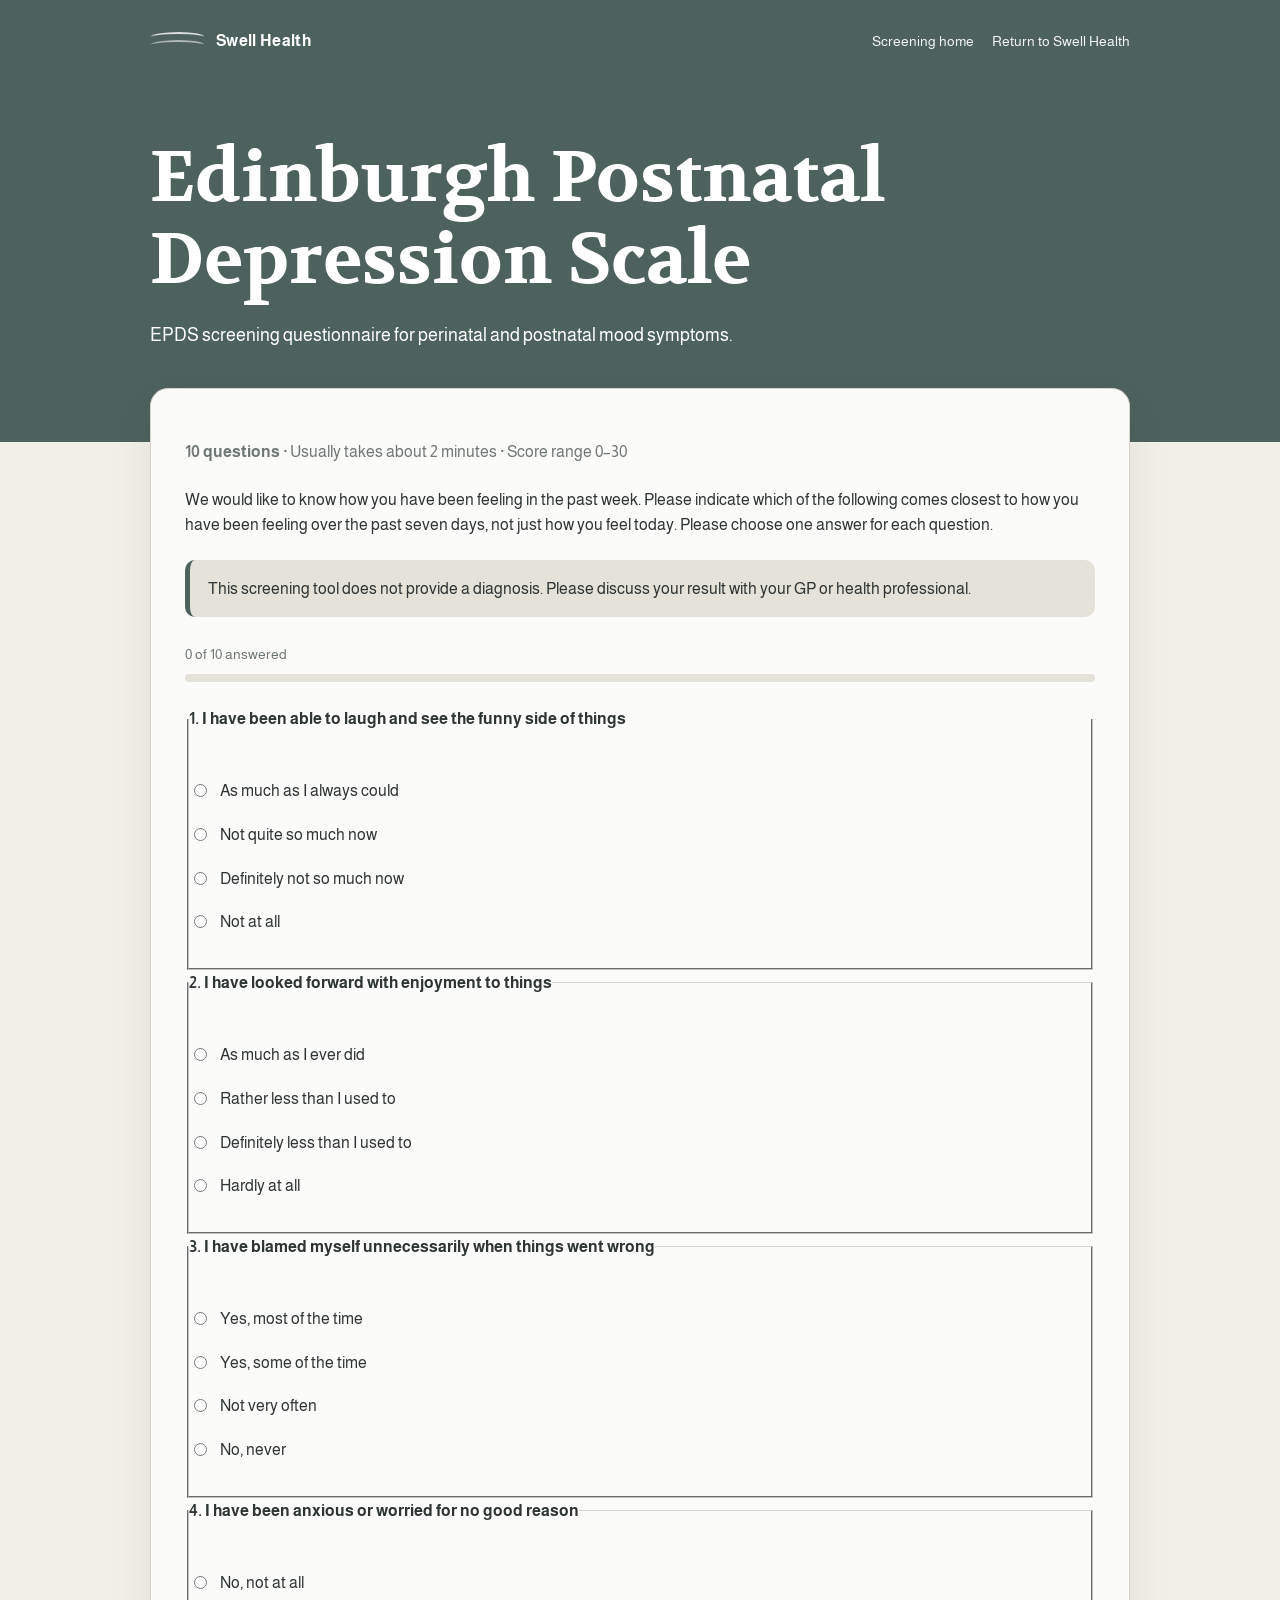
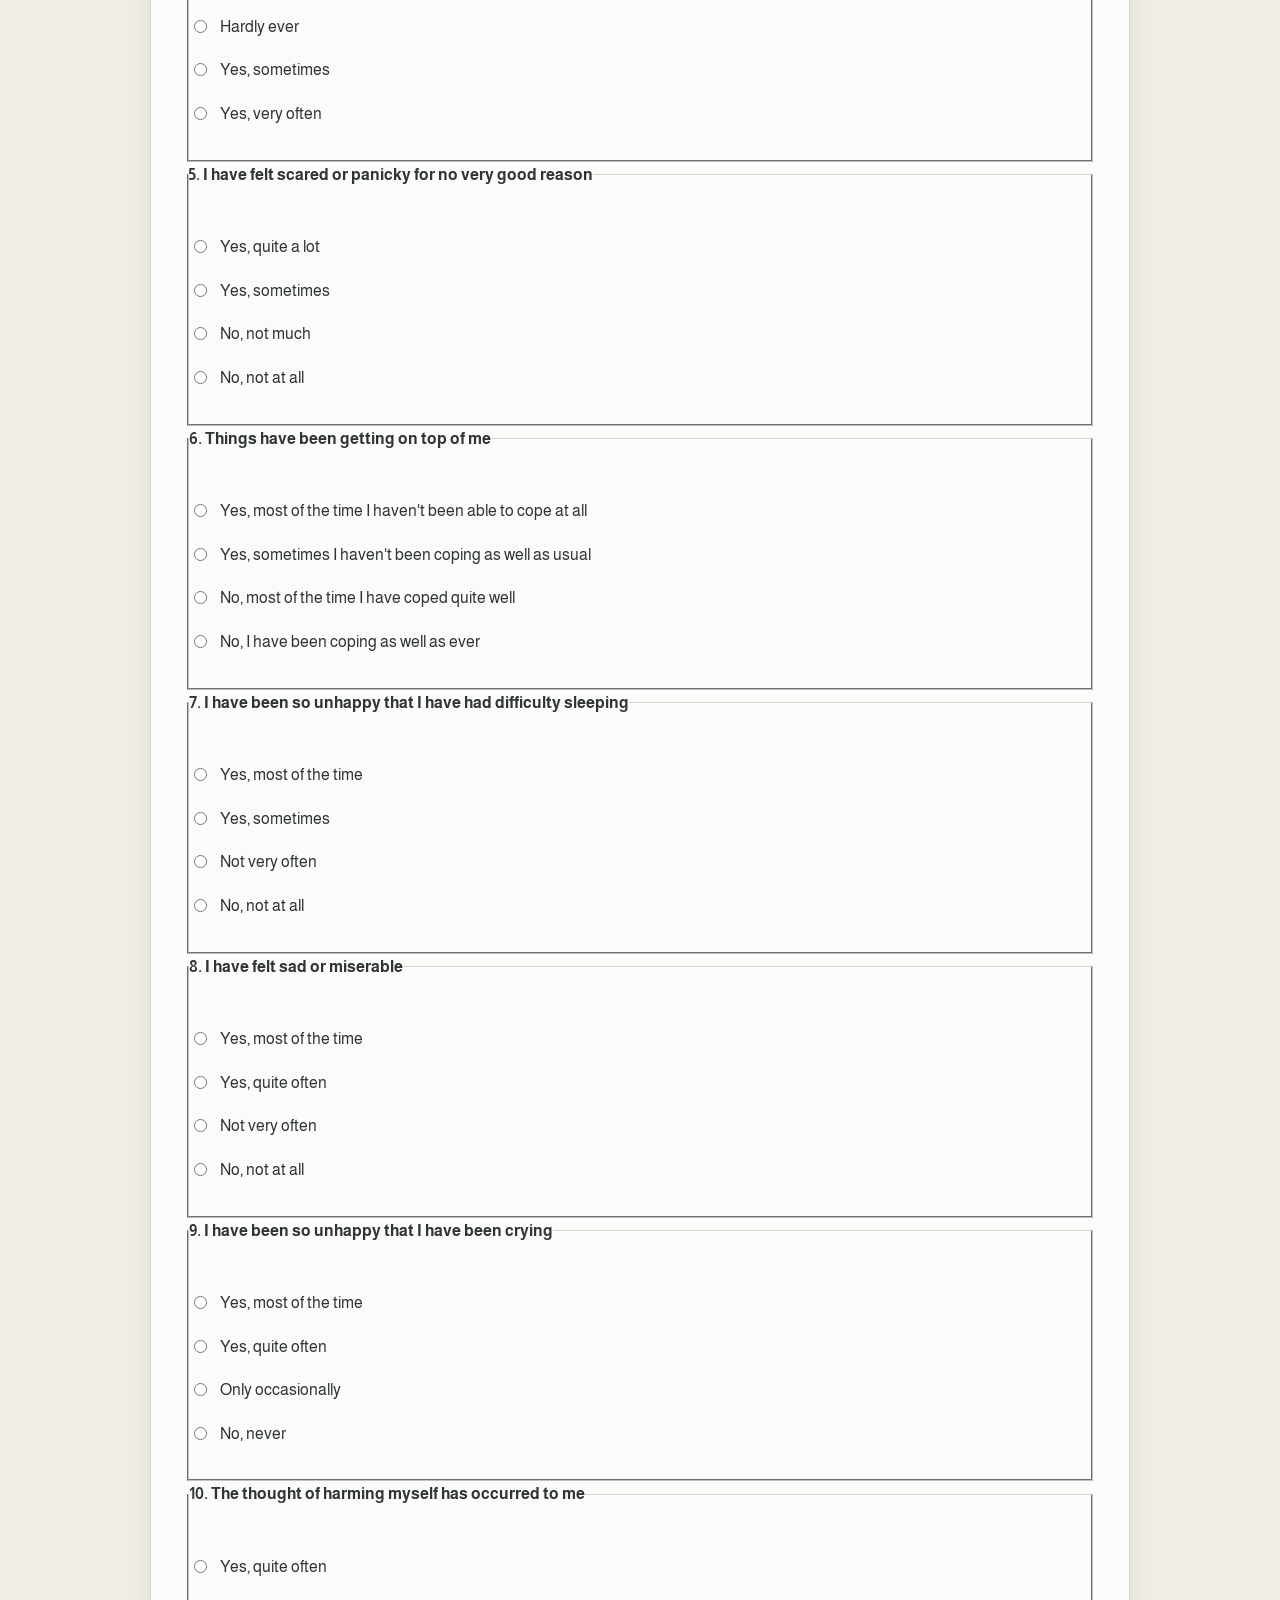
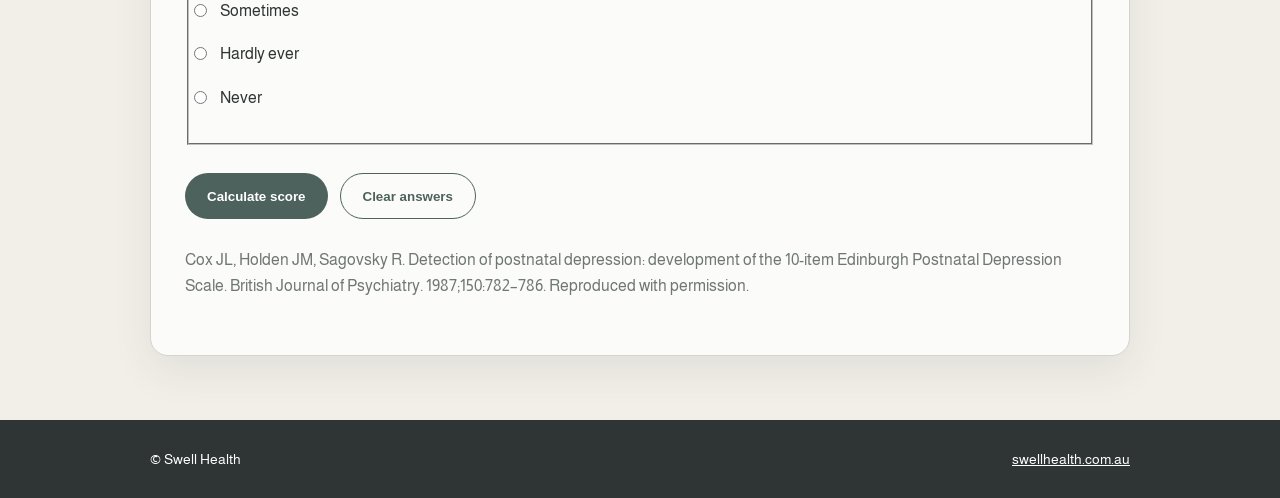
==== epds.html @ 53112b9b "Add files via upload" ====
<!doctype html>
<html lang="en-AU">
<head>
  <meta charset="utf-8">
  <meta name="viewport" content="width=device-width, initial-scale=1">
  <title>EPDS | Swell Health Screening Tools</title>
  <meta name="description" content="Edinburgh Postnatal Depression Scale screening tool for Swell Health.">
  <link rel="stylesheet" href="style.css">
</head>
<body>
  <header class="site-header">
    <div class="header-inner">
      <a class="brand" href="index.html" aria-label="Swell Health Screening Tools home">
        <span class="brand-mark" aria-hidden="true"></span>
        <span>Swell Health</span>
      </a>
      <nav class="nav-links" aria-label="Primary">
        <a href="index.html">Screening home</a>
        <a href="https://swellhealth.com.au">Return to Swell Health</a>
      </nav>
    </div>
  </header>

  <section class="hero">
    <div class="hero-inner">
      <h1>Edinburgh Postnatal Depression Scale</h1>
      <p>EPDS screening questionnaire for perinatal and postnatal mood symptoms.</p>
    </div>
  </section>

  <main>
    <div class="container questionnaire-shell">
      <section class="card">
        <p class="questionnaire-meta"><strong>10 questions</strong> · Usually takes about 2 minutes · Score range 0–30</p>
        <p>We would like to know how you have been feeling in the past week. Please indicate which of the following comes closest to how you have been feeling over the past seven days, not just how you feel today. Please choose one answer for each question.</p>
        <div class="notice">
          This screening tool does not provide a diagnosis. Please discuss your result with your GP or health professional.
        </div>

        <form id="epds-form" novalidate>
          <div class="progress-wrap" aria-hidden="true">
            <div class="progress-text"><span id="progress-count">0</span> of 10 answered</div>
            <div class="progress-track"><div class="progress-bar" id="progress-bar"></div></div>
          </div>

          <fieldset class="question">
            <legend>1. I have been able to laugh and see the funny side of things</legend>
            <label class="option"><input type="radio" name="q1" value="0"> <span>As much as I always could</span></label>
            <label class="option"><input type="radio" name="q1" value="1"> <span>Not quite so much now</span></label>
            <label class="option"><input type="radio" name="q1" value="2"> <span>Definitely not so much now</span></label>
            <label class="option"><input type="radio" name="q1" value="3"> <span>Not at all</span></label>
          </fieldset>

          <fieldset class="question">
            <legend>2. I have looked forward with enjoyment to things</legend>
            <label class="option"><input type="radio" name="q2" value="0"> <span>As much as I ever did</span></label>
            <label class="option"><input type="radio" name="q2" value="1"> <span>Rather less than I used to</span></label>
            <label class="option"><input type="radio" name="q2" value="2"> <span>Definitely less than I used to</span></label>
            <label class="option"><input type="radio" name="q2" value="3"> <span>Hardly at all</span></label>
          </fieldset>

          <fieldset class="question">
            <legend>3. I have blamed myself unnecessarily when things went wrong</legend>
            <label class="option"><input type="radio" name="q3" value="3"> <span>Yes, most of the time</span></label>
            <label class="option"><input type="radio" name="q3" value="2"> <span>Yes, some of the time</span></label>
            <label class="option"><input type="radio" name="q3" value="1"> <span>Not very often</span></label>
            <label class="option"><input type="radio" name="q3" value="0"> <span>No, never</span></label>
          </fieldset>

          <fieldset class="question">
            <legend>4. I have been anxious or worried for no good reason</legend>
            <label class="option"><input type="radio" name="q4" value="0"> <span>No, not at all</span></label>
            <label class="option"><input type="radio" name="q4" value="1"> <span>Hardly ever</span></label>
            <label class="option"><input type="radio" name="q4" value="2"> <span>Yes, sometimes</span></label>
            <label class="option"><input type="radio" name="q4" value="3"> <span>Yes, very often</span></label>
          </fieldset>

          <fieldset class="question">
            <legend>5. I have felt scared or panicky for no very good reason</legend>
            <label class="option"><input type="radio" name="q5" value="3"> <span>Yes, quite a lot</span></label>
            <label class="option"><input type="radio" name="q5" value="2"> <span>Yes, sometimes</span></label>
            <label class="option"><input type="radio" name="q5" value="1"> <span>No, not much</span></label>
            <label class="option"><input type="radio" name="q5" value="0"> <span>No, not at all</span></label>
          </fieldset>

          <fieldset class="question">
            <legend>6. Things have been getting on top of me</legend>
            <label class="option"><input type="radio" name="q6" value="3"> <span>Yes, most of the time I haven't been able to cope at all</span></label>
            <label class="option"><input type="radio" name="q6" value="2"> <span>Yes, sometimes I haven't been coping as well as usual</span></label>
            <label class="option"><input type="radio" name="q6" value="1"> <span>No, most of the time I have coped quite well</span></label>
            <label class="option"><input type="radio" name="q6" value="0"> <span>No, I have been coping as well as ever</span></label>
          </fieldset>

          <fieldset class="question">
            <legend>7. I have been so unhappy that I have had difficulty sleeping</legend>
            <label class="option"><input type="radio" name="q7" value="3"> <span>Yes, most of the time</span></label>
            <label class="option"><input type="radio" name="q7" value="2"> <span>Yes, sometimes</span></label>
            <label class="option"><input type="radio" name="q7" value="1"> <span>Not very often</span></label>
            <label class="option"><input type="radio" name="q7" value="0"> <span>No, not at all</span></label>
          </fieldset>

          <fieldset class="question">
            <legend>8. I have felt sad or miserable</legend>
            <label class="option"><input type="radio" name="q8" value="3"> <span>Yes, most of the time</span></label>
            <label class="option"><input type="radio" name="q8" value="2"> <span>Yes, quite often</span></label>
            <label class="option"><input type="radio" name="q8" value="1"> <span>Not very often</span></label>
            <label class="option"><input type="radio" name="q8" value="0"> <span>No, not at all</span></label>
          </fieldset>

          <fieldset class="question">
            <legend>9. I have been so unhappy that I have been crying</legend>
            <label class="option"><input type="radio" name="q9" value="3"> <span>Yes, most of the time</span></label>
            <label class="option"><input type="radio" name="q9" value="2"> <span>Yes, quite often</span></label>
            <label class="option"><input type="radio" name="q9" value="1"> <span>Only occasionally</span></label>
            <label class="option"><input type="radio" name="q9" value="0"> <span>No, never</span></label>
          </fieldset>

          <fieldset class="question">
            <legend>10. The thought of harming myself has occurred to me</legend>
            <label class="option"><input type="radio" name="q10" value="3"> <span>Yes, quite often</span></label>
            <label class="option"><input type="radio" name="q10" value="2"> <span>Sometimes</span></label>
            <label class="option"><input type="radio" name="q10" value="1"> <span>Hardly ever</span></label>
            <label class="option"><input type="radio" name="q10" value="0"> <span>Never</span></label>
          </fieldset>

          <div class="actions">
            <button class="button" type="submit">Calculate score</button>
            <button class="button secondary" type="button" id="reset-button">Clear answers</button>
          </div>
          <p class="error" id="error-message">Please answer all 10 questions before calculating your score.</p>
        </form>

        <section class="result" id="result" aria-live="polite">
          <h2>Your EPDS score</h2>
          <div class="result-score"><span id="score-value">0</span> / 30</div>
          <p id="interpretation-text"></p>
          <p>This result is a screening score only. It does not provide a diagnosis. Please discuss your result with your GP or health professional.</p>
          <div class="safety-alert" id="safety-alert">
            <strong>Important safety note</strong>
            <span>You selected an answer other than “Never” for the self-harm question. Please discuss this with a GP or health professional as soon as possible. If you feel unsafe or at immediate risk, call emergency services or attend the nearest emergency department.</span>
          </div>
          <div class="actions">
            <a class="button coral" href="https://swellhealth.com.au">Return to Swell Health</a>
            <a class="button secondary" href="index.html">Screening home</a>
          </div>
        </section>

        <p class="questionnaire-meta" style="margin-top:28px;">Cox JL, Holden JM, Sagovsky R. Detection of postnatal depression: development of the 10-item Edinburgh Postnatal Depression Scale. British Journal of Psychiatry. 1987;150:782–786. Reproduced with permission.</p>
      </section>
    </div>
  </main>

  <footer class="footer">
    <div class="footer-inner">
      <span>© Swell Health</span>
      <a href="https://swellhealth.com.au">swellhealth.com.au</a>
    </div>
  </footer>

  <script>
    const form = document.getElementById('epds-form');
    const error = document.getElementById('error-message');
    const result = document.getElementById('result');
    const scoreValue = document.getElementById('score-value');
    const interpretationText = document.getElementById('interpretation-text');
    const safetyAlert = document.getElementById('safety-alert');
    const resetButton = document.getElementById('reset-button');
    const progressCount = document.getElementById('progress-count');
    const progressBar = document.getElementById('progress-bar');

    function answeredCount() {
      let count = 0;
      for (let i = 1; i <= 10; i++) {
        if (form.querySelector(`input[name="q${i}"]:checked`)) count++;
      }
      return count;
    }

    function updateProgress() {
      const count = answeredCount();
      progressCount.textContent = count;
      progressBar.style.width = `${(count / 10) * 100}%`;
    }

    function interpretation(score) {
      if (score <= 9) {
        return 'Your score is in the lower range. This does not suggest a high level of postnatal depressive symptoms on this screening tool.';
      }
      if (score <= 12) {
        return 'Your score is in an elevated range. Symptoms may be present and it may be useful to monitor how you are feeling and discuss the result with a GP or health professional.';
      }
      if (score <= 14) {
        return 'Your score is above the commonly used EPDS threshold for further assessment. Please discuss this result with a GP or health professional.';
      }
      return 'Your score is in a higher range on this screening tool. Please discuss this result with a GP or health professional.';
    }

    form.addEventListener('change', updateProgress);

    form.addEventListener('submit', function(event) {
      event.preventDefault();
      error.style.display = 'none';
      result.style.display = 'none';

      let total = 0;
      for (let i = 1; i <= 10; i++) {
        const selected = form.querySelector(`input[name="q${i}"]:checked`);
        if (!selected) {
          error.style.display = 'block';
          return;
        }
        total += Number(selected.value);
      }

      const q10 = Number(form.querySelector('input[name="q10"]:checked').value);
      scoreValue.textContent = total;
      interpretationText.textContent = interpretation(total);
      safetyAlert.style.display = q10 > 0 ? 'block' : 'none';
      result.style.display = 'block';
      result.scrollIntoView({ behavior: 'smooth', block: 'start' });
    });

    resetButton.addEventListener('click', function() {
      form.reset();
      error.style.display = 'none';
      result.style.display = 'none';
      updateProgress();
      window.scrollTo({ top: 0, behavior: 'smooth' });
    });

    updateProgress();
  </script>
</body>
</html>
---- style.css ----
@import url('https://fonts.googleapis.com/css2?family=Almarai:wght@300;400;700&family=Volkhov:wght@400;700&display=swap');

:root {
  --swell-white: #fbfbfa;
  --swell-light: #e4e2d9;
  --swell-sand: #f1efe8;
  --swell-coral: #cf987b;
  --swell-green: #4d615d;
  --swell-charcoal: #2e3534;
  --swell-muted: #6f7774;
  --swell-border: #d7d3c8;
  --swell-alert-bg: #fff4ef;
  --swell-alert-border: #cf987b;
  --max-width: 980px;
}

* { box-sizing: border-box; }

html { scroll-behavior: smooth; }

body {
  margin: 0;
  font-family: 'Almarai', Arial, sans-serif;
  color: var(--swell-charcoal);
  background: var(--swell-sand);
  font-size: 16px;
  line-height: 1.6;
}

body.page-home {
  background: linear-gradient(180deg, var(--swell-green) 0 360px, var(--swell-sand) 360px 100%);
}

.site-header {
  background: var(--swell-green);
  color: white;
  padding: 28px 24px;
}

.header-inner {
  max-width: var(--max-width);
  margin: 0 auto;
  display: flex;
  align-items: center;
  justify-content: space-between;
  gap: 24px;
}

.brand {
  text-decoration: none;
  color: white;
  display: inline-flex;
  align-items: center;
  gap: 12px;
  font-weight: 700;
  letter-spacing: .02em;
}

.brand-mark {
  width: 54px;
  height: 24px;
  display: inline-block;
  position: relative;
}
.brand-mark::before,
.brand-mark::after {
  content: '';
  position: absolute;
  left: 0;
  right: 0;
  height: 8px;
  border-top: 2px solid currentColor;
  border-radius: 50%;
  transform: skewX(-18deg);
}
.brand-mark::before { top: 3px; opacity: .8; }
.brand-mark::after { top: 11px; opacity: .55; }

.nav-links {
  display: flex;
  gap: 18px;
  align-items: center;
  font-size: 14px;
}
.nav-links a { color: white; text-decoration: none; opacity: .94; }
.nav-links a:hover { text-decoration: underline; }

.hero {
  color: white;
  padding: 56px 24px 92px;
  background: var(--swell-green);
}

.hero-inner {
  max-width: var(--max-width);
  margin: 0 auto;
}

h1, h2, h3 {
  font-family: 'Volkhov', Georgia, serif;
  line-height: 1.15;
  margin: 0 0 18px;
  color: inherit;
}

h1 { font-size: clamp(42px, 6vw, 72px); font-weight: 700; }
h2 { font-size: clamp(30px, 4vw, 44px); }
h3 { font-size: 24px; }

.hero p {
  max-width: 850px;
  font-size: 18px;
  margin: 0;
}

main { padding: 0 24px 64px; }
.container {
  max-width: var(--max-width);
  margin: 0 auto;
}

.card {
  background: var(--swell-white);
  border: 1px solid var(--swell-border);
  border-radius: 18px;
  padding: 34px;
  box-shadow: 0 16px 40px rgba(46, 53, 52, 0.08);
}

.home-card { margin-top: -54px; }

.grid {
  display: grid;
  grid-template-columns: repeat(2, minmax(0, 1fr));
  gap: 18px;
  margin-top: 26px;
}

.tool-card {
  display: block;
  text-decoration: none;
  color: var(--swell-charcoal);
  border: 1px solid var(--swell-border);
  border-radius: 14px;
  padding: 22px;
  background: white;
  transition: transform .15s ease, box-shadow .15s ease, border-color .15s ease;
}
.tool-card:hover {
  transform: translateY(-2px);
  box-shadow: 0 10px 24px rgba(46, 53, 52, 0.08);
  border-color: var(--swell-coral);
}
.tool-card strong {
  font-family: 'Volkhov', Georgia, serif;
  font-size: 22px;
  display: block;
  margin-bottom: 8px;
}
.tool-card span { color: var(--swell-muted); }
.tool-card.disabled { opacity: .55; pointer-events: none; }

.notice {
  background: var(--swell-light);
  border-left: 5px solid var(--swell-green);
  padding: 16px 18px;
  border-radius: 10px;
  margin: 22px 0;
}

.questionnaire-shell {
  margin-top: -54px;
}

.questionnaire-meta {
  color: var(--swell-muted);
  margin-bottom: 22px;
}

.progress-wrap {
  margin: 26px 0 24px;
}
.progress-text {
  font-size: 14px;
  color: var(--swell-muted);
  margin-bottom: 8px;
}
.progress-track {
  height: 8px;
  background: var(--swell-light);
  border-radius: 99px;
  overflow: hidden;
}
.progress-bar {
  width: 0;
  height: 100%;
  background: var(--swell-coral);
  transition: width .2s ease;
}

.question {
  border-top: 1px solid var(--swell-border);
  padding: 24px 0;
}
.question:first-of-type { border-top: 0; }
.question legend {
  font-weight: 700;
  margin-bottom: 14px;
  padding: 0;
}
.option {
  display: flex;
  align-items: flex-start;
  gap: 10px;
  padding: 9px 0;
  cursor: pointer;
}
.option input { margin-top: 6px; accent-color: var(--swell-green); }

.actions {
  display: flex;
  gap: 12px;
  flex-wrap: wrap;
  margin-top: 28px;
}

.button {
  appearance: none;
  border: 0;
  border-radius: 999px;
  background: var(--swell-green);
  color: white;
  padding: 13px 22px;
  font-weight: 700;
  text-decoration: none;
  cursor: pointer;
  display: inline-flex;
  align-items: center;
  justify-content: center;
  min-height: 46px;
}
.button.secondary {
  background: transparent;
  color: var(--swell-green);
  border: 1px solid var(--swell-green);
}
.button.coral { background: var(--swell-coral); }
.button:hover { filter: brightness(.97); }

.error {
  display: none;
  margin-top: 18px;
  color: #8a3c2b;
  font-weight: 700;
}

.result {
  display: none;
  margin-top: 30px;
  padding: 26px;
  border-radius: 16px;
  background: var(--swell-light);
  border: 1px solid var(--swell-border);
}
.result-score {
  font-family: 'Volkhov', Georgia, serif;
  font-size: 42px;
  line-height: 1;
  margin: 4px 0 12px;
}
.result h2 { margin-bottom: 8px; }

.safety-alert {
  display: none;
  margin-top: 18px;
  padding: 18px;
  border-radius: 12px;
  background: var(--swell-alert-bg);
  border: 1px solid var(--swell-alert-border);
}
.safety-alert strong { display: block; margin-bottom: 6px; }

.footer {
  background: var(--swell-charcoal);
  color: white;
  padding: 28px 24px;
  font-size: 14px;
}
.footer-inner {
  max-width: var(--max-width);
  margin: 0 auto;
  display: flex;
  justify-content: space-between;
  gap: 18px;
  flex-wrap: wrap;
}
.footer a { color: white; }

@media (max-width: 740px) {
  .header-inner { align-items: flex-start; flex-direction: column; }
  .nav-links { flex-wrap: wrap; }
  .grid { grid-template-columns: 1fr; }
  .card { padding: 24px; }
  .hero { padding-top: 34px; }
  main { padding-left: 16px; padding-right: 16px; }
}
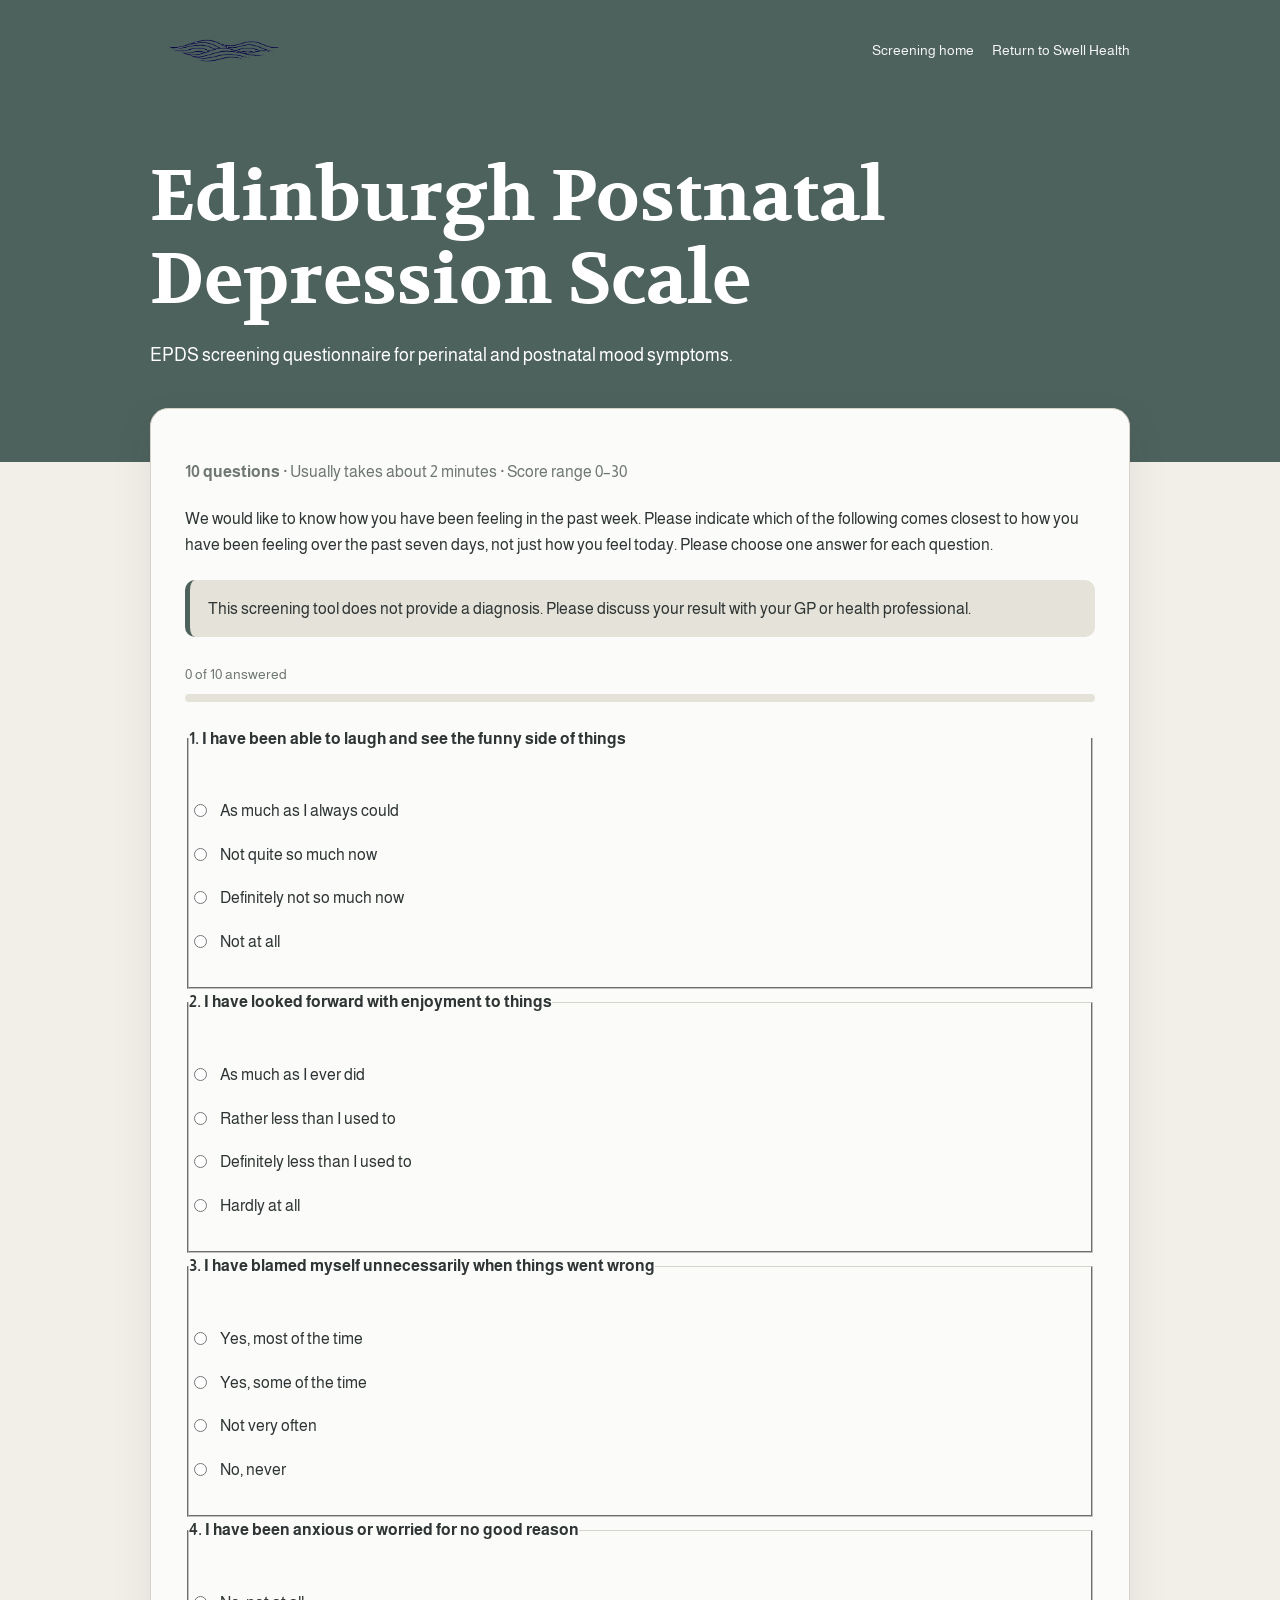
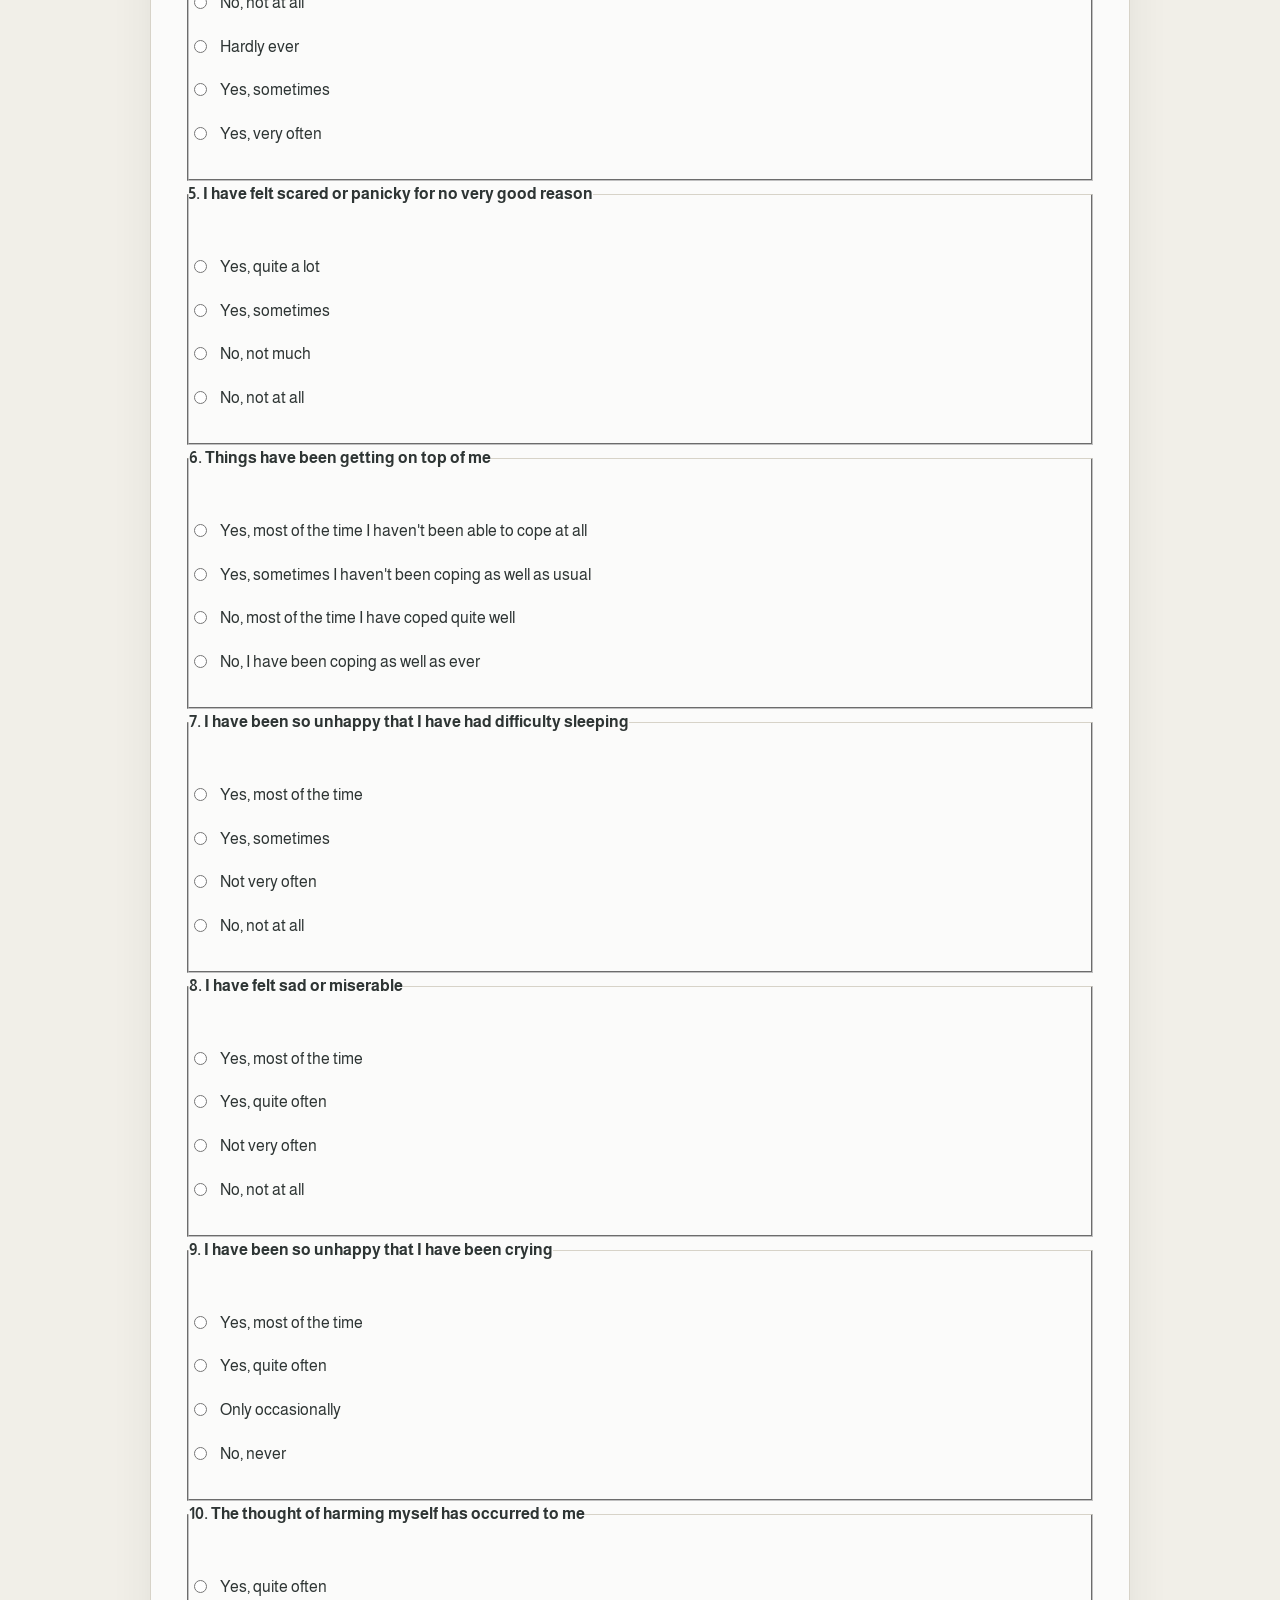
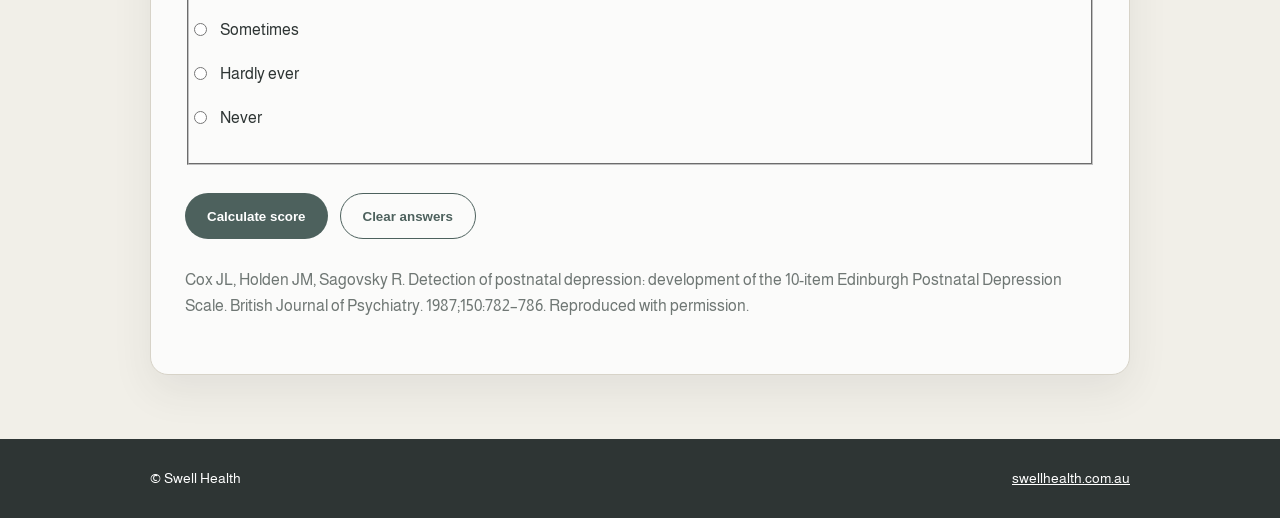
==== commit 1dca08f5: "Add files via upload" ====
--- a/epds.html
+++ b/epds.html
@@ -11,8 +11,8 @@
   <header class="site-header">
     <div class="header-inner">
       <a class="brand" href="index.html" aria-label="Swell Health Screening Tools home">
-        <span class="brand-mark" aria-hidden="true"></span>
-        <span>Swell Health</span>
+        <img class="brand-logo" src="logo.png" alt="Swell Health">
+        <span class="brand-text">Swell Health</span>
       </a>
       <nav class="nav-links" aria-label="Primary">
         <a href="index.html">Screening home</a>
@@ -134,7 +134,7 @@
           <h2>Your EPDS score</h2>
           <div class="result-score"><span id="score-value">0</span> / 30</div>
           <p id="interpretation-text"></p>
-          <p>This result is a screening score only. It does not provide a diagnosis. Please discuss your result with your GP or health professional.</p>
+          <div class="score-guidance" id="score-guidance"></div>
           <div class="safety-alert" id="safety-alert">
             <strong>Important safety note</strong>
             <span>You selected an answer other than “Never” for the self-harm question. Please discuss this with a GP or health professional as soon as possible. If you feel unsafe or at immediate risk, call emergency services or attend the nearest emergency department.</span>
@@ -164,6 +164,7 @@
     const scoreValue = document.getElementById('score-value');
     const interpretationText = document.getElementById('interpretation-text');
     const safetyAlert = document.getElementById('safety-alert');
+    const scoreGuidance = document.getElementById('score-guidance');
     const resetButton = document.getElementById('reset-button');
     const progressCount = document.getElementById('progress-count');
     const progressBar = document.getElementById('progress-bar');
@@ -183,16 +184,26 @@
     }
 
     function interpretation(score) {
+      const contactLink = '<a href="https://www.swellhealth.com.au/contact">Dr Pozzi Langhi</a>';
       if (score <= 9) {
-        return 'Your score is in the lower range. This does not suggest a high level of postnatal depressive symptoms on this screening tool.';
+        return `Your score is in the lower range. This does not suggest a high level of postnatal depressive symptoms on this screening tool. However, if you feel unwell discuss with ${contactLink} or a health professional.`;
       }
       if (score <= 12) {
-        return 'Your score is in an elevated range. Symptoms may be present and it may be useful to monitor how you are feeling and discuss the result with a GP or health professional.';
+        return `Your score is in an elevated range. Symptoms may be present and it may be useful to monitor how you are feeling and discuss the result with ${contactLink} or a health professional.`;
       }
       if (score <= 14) {
-        return 'Your score is above the commonly used EPDS threshold for further assessment. Please discuss this result with a GP or health professional.';
-      }
-      return 'Your score is in a higher range on this screening tool. Please discuss this result with a GP or health professional.';
+        return `Your score is above the commonly used EPDS threshold for further assessment. Please discuss this result with ${contactLink} or a health professional.`;
+      }
+      return `Your score is in a higher range on this screening tool. Please discuss this result with ${contactLink} or a health professional.`;
+    }
+
+    function generalGuidance() {
+      const contactLink = '<a href="https://www.swellhealth.com.au/contact">Dr Pozzi Langhi</a>';
+      return `
+        <p>Scores are between 0 and 30, with scores 13 and above indicating depressive illness, or a high risk of developing a depressive disorder.</p>
+        <p>Scores of 13 indicate an 80% chance that the mother has depression. Scores 13 and above represent an increased risk of developing depression of between 5 and 17 times the general population compared to new mothers.</p>
+        <p>The EPDS score should not override clinical judgment. A careful clinical assessment should be carried out to confirm the diagnosis. Please contact ${contactLink} or a health professional to discuss your results.</p>
+      `;
     }
 
     form.addEventListener('change', updateProgress);
@@ -214,7 +225,8 @@
 
       const q10 = Number(form.querySelector('input[name="q10"]:checked').value);
       scoreValue.textContent = total;
-      interpretationText.textContent = interpretation(total);
+      interpretationText.innerHTML = interpretation(total);
+      scoreGuidance.innerHTML = generalGuidance();
       safetyAlert.style.display = q10 > 0 ? 'block' : 'none';
       result.style.display = 'block';
       result.scrollIntoView({ behavior: 'smooth', block: 'start' });
--- a/style.css
+++ b/style.css
@@ -304,3 +304,31 @@
   .hero { padding-top: 34px; }
   main { padding-left: 16px; padding-right: 16px; }
 }
+
+.brand-logo {
+  width: 148px;
+  height: auto;
+  display: block;
+}
+.brand-text {
+  position: absolute;
+  width: 1px;
+  height: 1px;
+  padding: 0;
+  margin: -1px;
+  overflow: hidden;
+  clip: rect(0, 0, 0, 0);
+  white-space: nowrap;
+  border: 0;
+}
+.result a,
+.score-guidance a {
+  color: var(--swell-green);
+  font-weight: 700;
+}
+.score-guidance {
+  margin-top: 18px;
+  padding-top: 14px;
+  border-top: 1px solid var(--swell-border);
+  color: var(--swell-charcoal);
+}
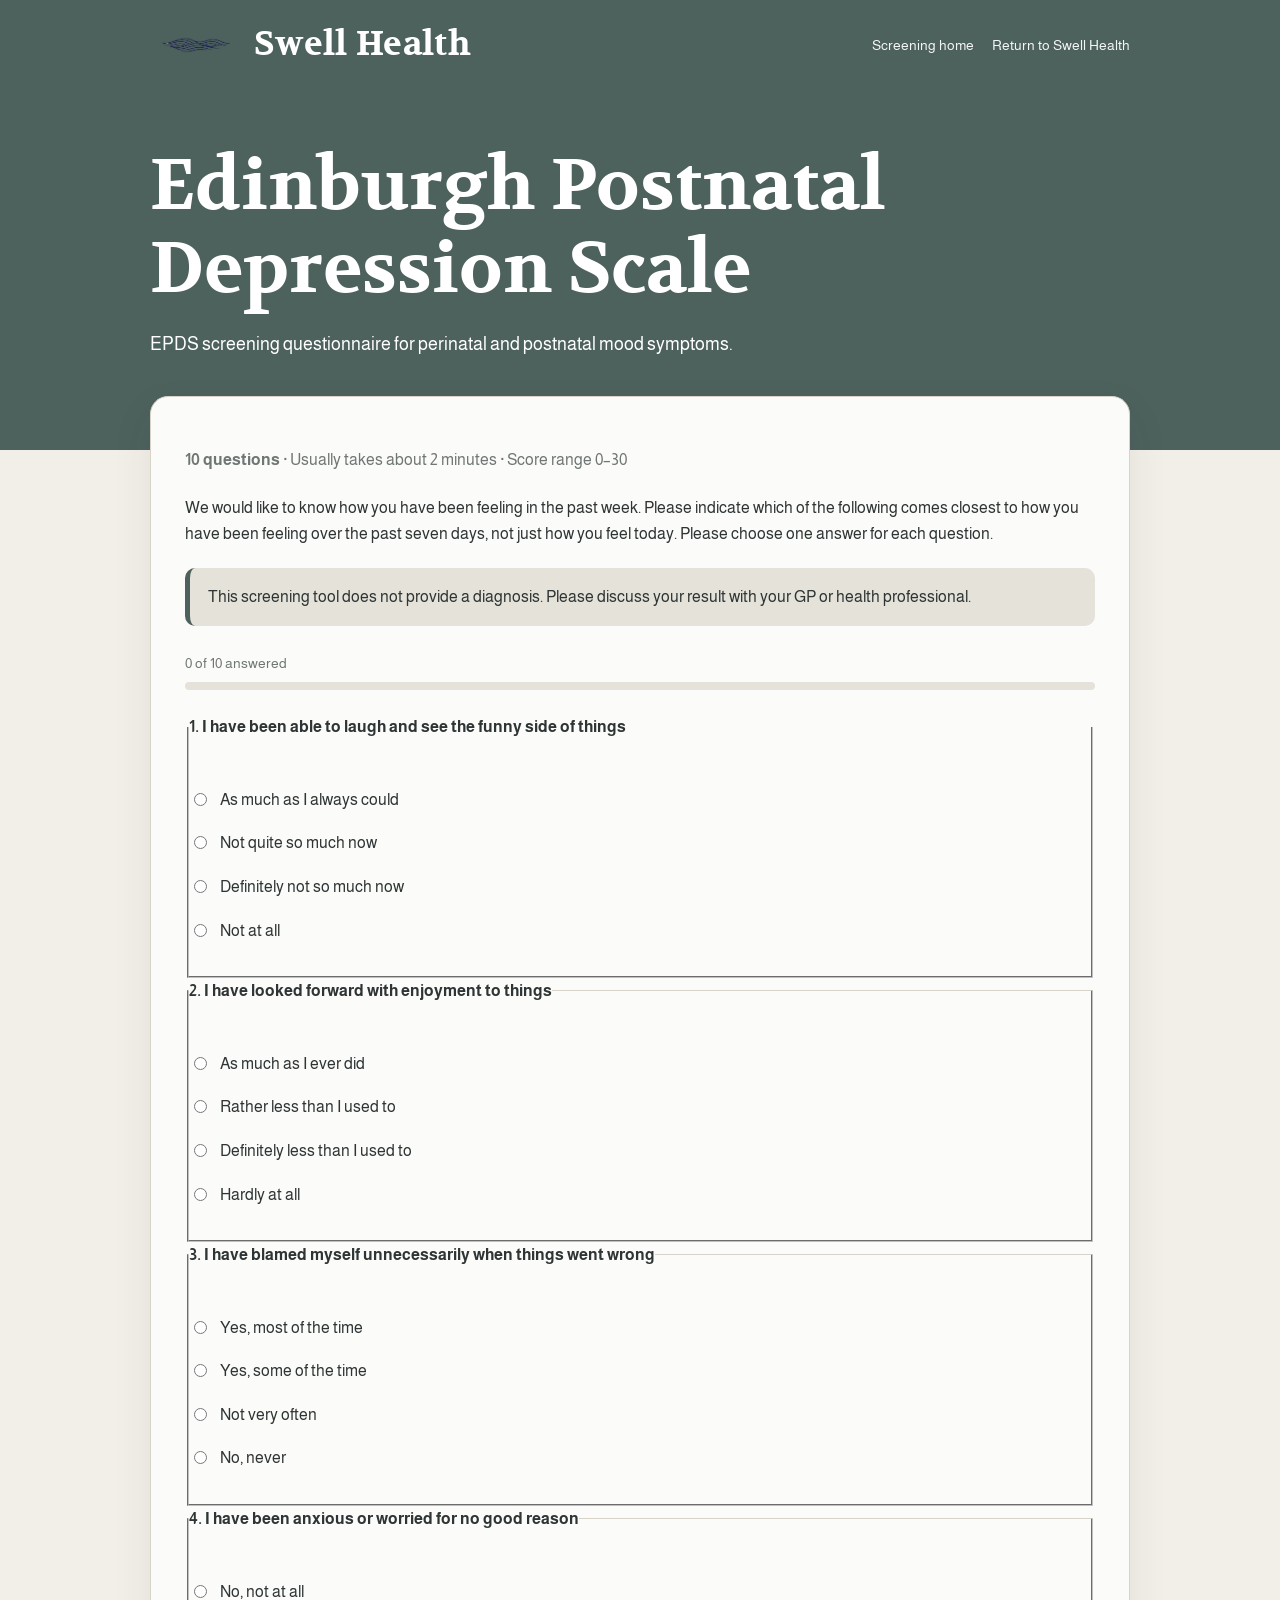
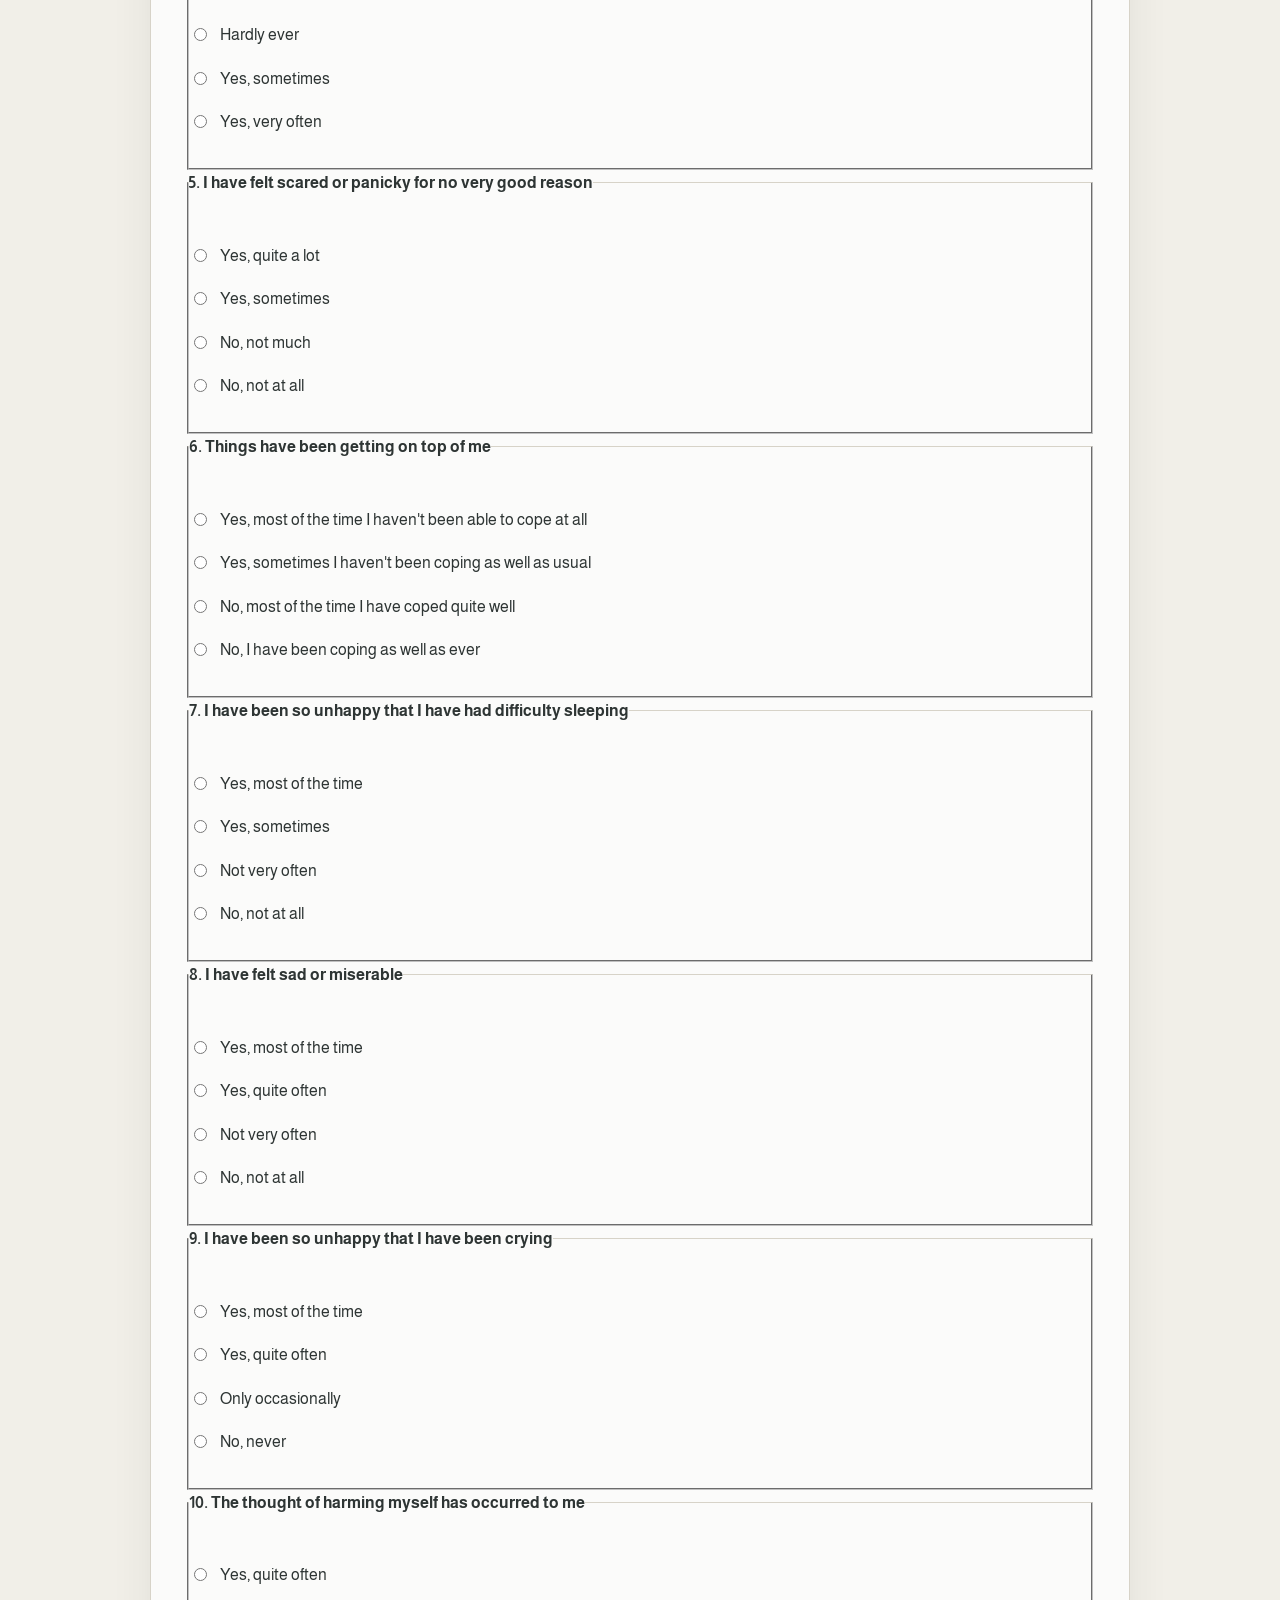
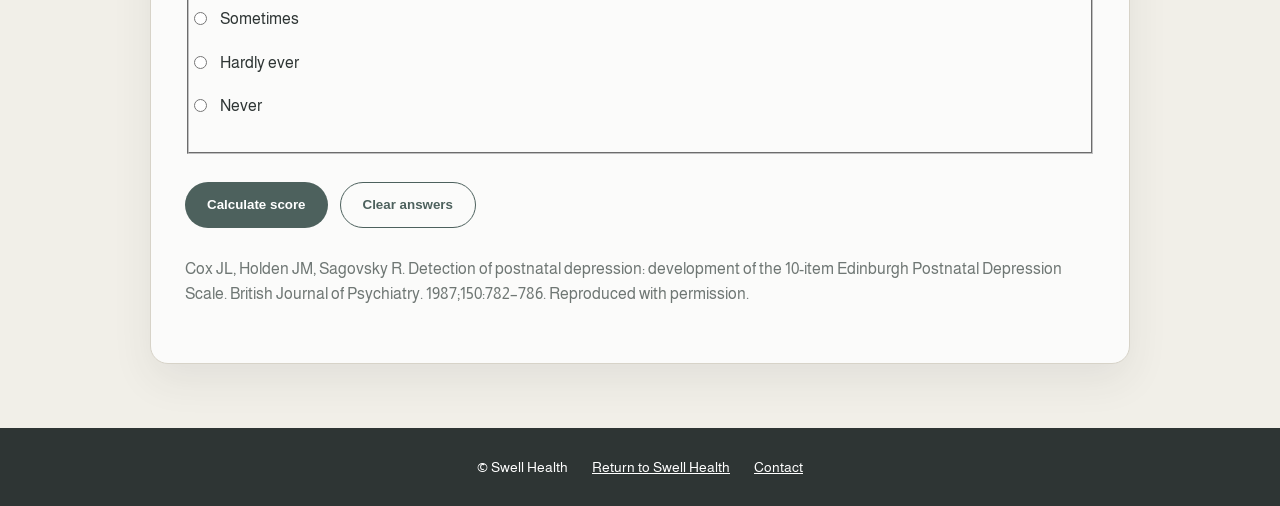
==== commit 79fe183c: "Version 1.2 - header footer and questionnaire times header footer and questionnaire times" ====
--- a/epds.html
+++ b/epds.html
@@ -10,13 +10,13 @@
 <body>
   <header class="site-header">
     <div class="header-inner">
-      <a class="brand" href="index.html" aria-label="Swell Health Screening Tools home">
+      <a class="brand" href="https://www.swellhealth.com.au" aria-label="Swell Health main website">
         <img class="brand-logo" src="logo.png" alt="Swell Health">
         <span class="brand-text">Swell Health</span>
       </a>
       <nav class="nav-links" aria-label="Primary">
         <a href="index.html">Screening home</a>
-        <a href="https://swellhealth.com.au">Return to Swell Health</a>
+        <a href="https://www.swellhealth.com.au">Return to Swell Health</a>
       </nav>
     </div>
   </header>
@@ -140,7 +140,7 @@
             <span>You selected an answer other than “Never” for the self-harm question. Please discuss this with a GP or health professional as soon as possible. If you feel unsafe or at immediate risk, call emergency services or attend the nearest emergency department.</span>
           </div>
           <div class="actions">
-            <a class="button coral" href="https://swellhealth.com.au">Return to Swell Health</a>
+            <a class="button coral" href="https://www.swellhealth.com.au">Return to Swell Health</a>
             <a class="button secondary" href="index.html">Screening home</a>
           </div>
         </section>
@@ -153,7 +153,8 @@
   <footer class="footer">
     <div class="footer-inner">
       <span>© Swell Health</span>
-      <a href="https://swellhealth.com.au">swellhealth.com.au</a>
+      <a href="https://www.swellhealth.com.au">Return to Swell Health</a>
+      <a href="https://www.swellhealth.com.au/contact">Contact</a>
     </div>
   </footer>
 
--- a/style.css
+++ b/style.css
@@ -290,8 +290,8 @@
   max-width: var(--max-width);
   margin: 0 auto;
   display: flex;
-  justify-content: space-between;
-  gap: 18px;
+  justify-content: center;
+  gap: 24px;
   flex-wrap: wrap;
 }
 .footer a { color: white; }
@@ -306,20 +306,19 @@
 }
 
 .brand-logo {
-  width: 148px;
+  width: 92px;
+  max-height: 58px;
   height: auto;
   display: block;
+  object-fit: contain;
 }
 .brand-text {
-  position: absolute;
-  width: 1px;
-  height: 1px;
-  padding: 0;
-  margin: -1px;
-  overflow: hidden;
-  clip: rect(0, 0, 0, 0);
+  font-family: 'Volkhov', Georgia, serif;
+  font-size: clamp(24px, 3vw, 34px);
+  font-weight: 700;
+  line-height: 1;
+  color: white;
   white-space: nowrap;
-  border: 0;
 }
 .result a,
 .score-guidance a {
@@ -332,3 +331,11 @@
   border-top: 1px solid var(--swell-border);
   color: var(--swell-charcoal);
 }
+
+.time-estimate {
+  display: block;
+  margin-top: 14px;
+  color: var(--swell-green);
+  font-style: normal;
+  font-weight: 700;
+}
